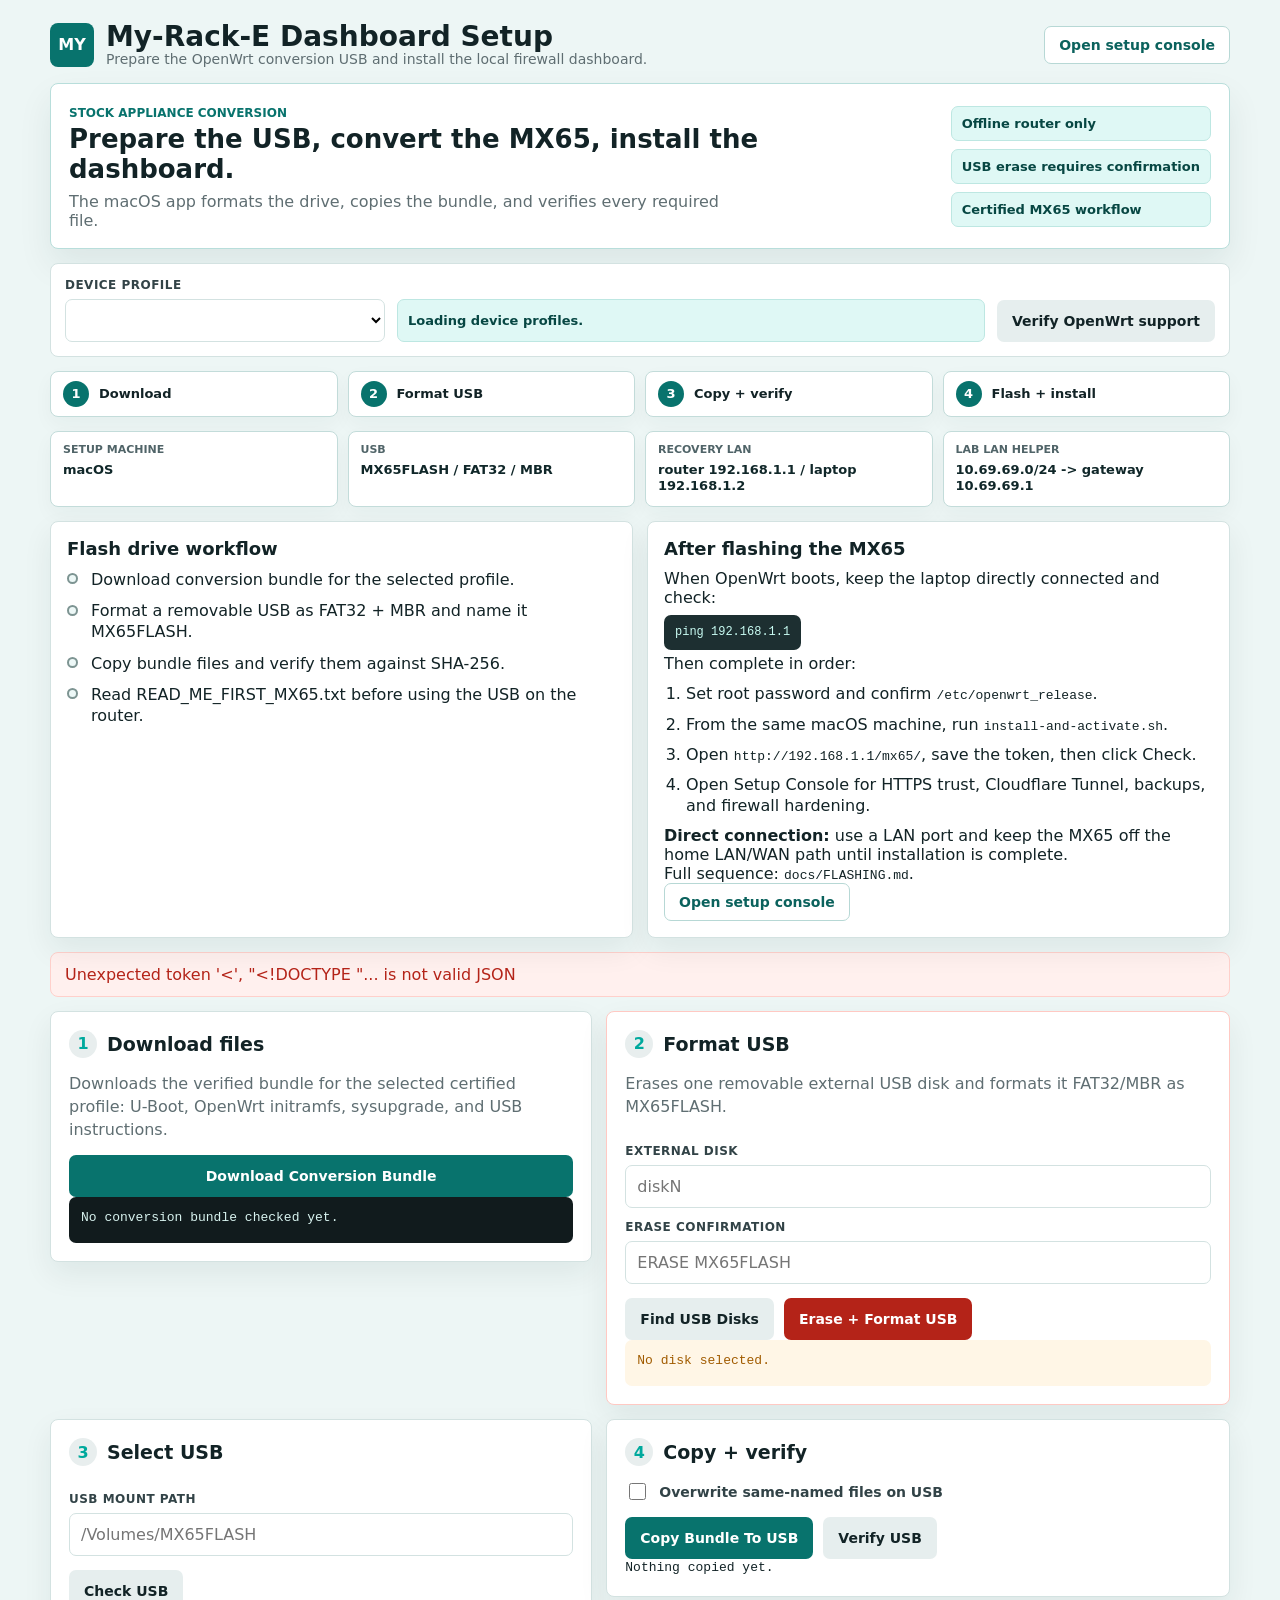
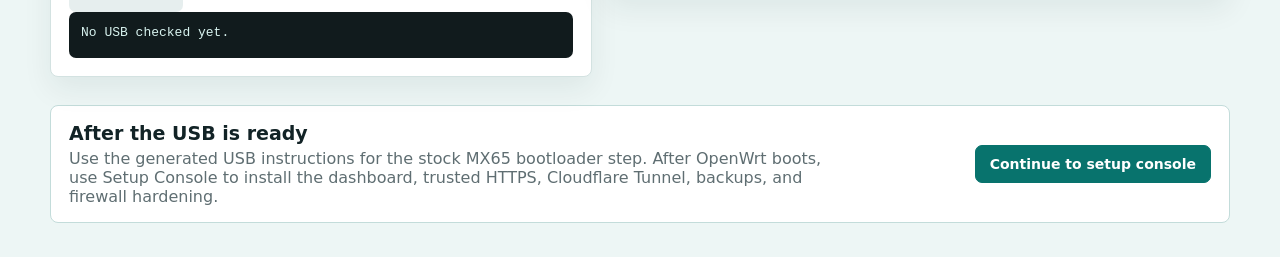
==== static/index.html @ c8b35157 "Add macOS setup application" ====
<!doctype html>
<html lang="en">
  <head>
    <meta charset="utf-8" />
    <meta name="viewport" content="width=device-width, initial-scale=1" />
    <meta name="mx65-token" content="__SESSION_TOKEN__" />
    <title>My-Rack-E Dashboard Setup</title>
    <link rel="icon" href='data:image/svg+xml,<svg xmlns="http://www.w3.org/2000/svg" viewBox="0 0 64 64"><rect width="64" height="64" rx="12" fill="%230b7f78"/><text x="32" y="41" text-anchor="middle" font-family="Arial" font-size="24" font-weight="700" fill="white">MY</text></svg>' />
    <link rel="stylesheet" href="/static/styles.css" />
  </head>
  <body>
    <main class="app">
      <header class="top">
        <div class="brand">
          <div class="mark">MY</div>
          <div>
            <h1>My-Rack-E Dashboard Setup</h1>
            <p>Prepare the OpenWrt conversion USB and install the local firewall dashboard.</p>
          </div>
        </div>
        <a class="manage-link" href="/manage">Open setup console</a>
      </header>

      <section class="hero-panel">
        <div>
          <span class="eyebrow">Stock appliance conversion</span>
          <h2>Prepare the USB, convert the MX65, install the dashboard.</h2>
          <p>The macOS app formats the drive, copies the bundle, and verifies every required file.</p>
        </div>
        <div class="safety-stack" aria-label="Safety checks">
          <span>Offline router only</span>
          <span>USB erase requires confirmation</span>
          <span>Certified MX65 workflow</span>
        </div>
      </section>

      <section class="profile-panel">
        <label>
          <span>Device profile</span>
          <select id="profileSelect"></select>
        </label>
        <div id="profileState" class="profile-state">Loading device profiles.</div>
        <button id="liveProfiles" type="button">Verify OpenWrt support</button>
      </section>

      <section class="step-rail" aria-label="Setup steps">
        <div><strong>1</strong><span>Download</span></div>
        <div><strong>2</strong><span>Format USB</span></div>
        <div><strong>3</strong><span>Copy + verify</span></div>
        <div><strong>4</strong><span>Flash + install</span></div>
      </section>

      <section class="defaults-panel" aria-label="Default values">
        <div><span>Setup machine</span><strong>macOS</strong></div>
        <div><span>USB</span><strong>MX65FLASH / FAT32 / MBR</strong></div>
        <div><span>Recovery LAN</span><strong>router 192.168.1.1 / laptop 192.168.1.2</strong></div>
        <div><span>Lab LAN helper</span><strong>10.69.69.0/24 -> gateway 10.69.69.1</strong></div>
      </section>

      <section class="guide-panel" aria-label="Guided conversion checklist">
        <article class="guide-card">
          <h2>Flash drive workflow</h2>
          <ol class="checklist">
            <li id="guideStepDownload"><span class="check-badge"></span><span class="guide-label">Download conversion bundle for the selected profile.</span></li>
            <li id="guideStepFormat"><span class="check-badge"></span><span class="guide-label">Format a removable USB as FAT32 + MBR and name it MX65FLASH.</span></li>
            <li id="guideStepCopy"><span class="check-badge"></span><span class="guide-label">Copy bundle files and verify them against SHA-256.</span></li>
            <li id="guideStepVerify"><span class="check-badge"></span><span class="guide-label">Read READ_ME_FIRST_MX65.txt before using the USB on the router.</span></li>
          </ol>
        </article>

        <article class="guide-card">
          <h2>After flashing the MX65</h2>
          <p>When OpenWrt boots, keep the laptop directly connected and check:</p>
          <pre class="inline-code">ping 192.168.1.1</pre>
          <p class="note">Then complete in order:</p>
          <ol class="compact-list">
            <li>Set root password and confirm <code>/etc/openwrt_release</code>.</li>
            <li>From the same macOS machine, run <code>install-and-activate.sh</code>.</li>
            <li>Open <code>http://192.168.1.1/mx65/</code>, save the token, then click Check.</li>
            <li>Open Setup Console for HTTPS trust, Cloudflare Tunnel, backups, and firewall hardening.</li>
          </ol>
          <p class="note"><strong>Direct connection:</strong> use a LAN port and keep the MX65 off the home LAN/WAN path until installation is complete.</p>
          <p class="note">Full sequence: <code>docs/FLASHING.md</code>.</p>
          <a class="manage-link" href="/manage">Open setup console</a>
        </article>
      </section>

      <section id="status" class="status">Ready.</section>

      <section class="grid">
        <section class="card">
          <div class="card-head">
            <span>1</span>
            <h2>Download files</h2>
          </div>
          <p class="plain">Downloads the verified bundle for the selected certified profile: U-Boot, OpenWrt initramfs, sysupgrade, and USB instructions.</p>
          <button id="downloadBundle" class="primary wide">Download Conversion Bundle</button>
          <div id="bundleState" class="result">No conversion bundle checked yet.</div>
        </section>

        <section class="card danger-card">
          <div class="card-head">
            <span>2</span>
            <h2>Format USB</h2>
          </div>
          <p class="plain">Erases one removable external USB disk and formats it FAT32/MBR as MX65FLASH.</p>
          <div id="diskList" class="volumes"></div>
          <label>
            <span>External disk</span>
            <input id="formatDisk" spellcheck="false" placeholder="diskN" />
          </label>
          <label>
            <span>Erase confirmation</span>
            <input id="formatPhrase" spellcheck="false" placeholder="ERASE MX65FLASH" />
          </label>
          <div class="actions">
            <button id="refreshDisks">Find USB Disks</button>
            <button id="formatUsb" class="danger">Erase + Format USB</button>
          </div>
          <div id="formatState" class="result warn">No disk selected.</div>
        </section>

        <section class="card">
          <div class="card-head">
            <span>3</span>
            <h2>Select USB</h2>
          </div>
          <div id="volumeList" class="volumes"></div>
          <label>
            <span>USB mount path</span>
            <input id="usbPath" spellcheck="false" placeholder="/Volumes/MX65FLASH" />
          </label>
          <div class="actions">
            <button id="inspectUsb">Check USB</button>
          </div>
          <div id="usbState" class="result">No USB checked yet.</div>
        </section>

        <section class="card main-card">
          <div class="card-head">
            <span>4</span>
            <h2>Copy + verify</h2>
          </div>
          <label class="check">
            <input id="overwrite" type="checkbox" />
            <span>Overwrite same-named files on USB</span>
          </label>
          <div class="actions">
            <button id="copyUsb" class="primary">Copy Bundle To USB</button>
            <button id="verifyUsb">Verify USB</button>
          </div>
          <pre id="resultLog">Nothing copied yet.</pre>
        </section>
      </section>

      <section class="after-panel">
        <div>
          <h2>After the USB is ready</h2>
          <p>Use the generated USB instructions for the stock MX65 bootloader step. After OpenWrt boots, use Setup Console to install the dashboard, trusted HTTPS, Cloudflare Tunnel, backups, and firewall hardening.</p>
        </div>
        <a class="manage-link primary-link" href="/manage">Continue to setup console</a>
      </section>
    </main>

    <script src="/static/app.js"></script>
  </body>
</html>
---- static/styles.css ----
:root {
  color-scheme: light;
  --bg: #edf6f5;
  --card: #ffffff;
  --ink: #122326;
  --muted: #5f6e72;
  --line: #d3e2e1;
  --teal: #00a99d;
  --teal-dark: #08736d;
  --teal-deep: #063a3a;
  --teal-soft: #dff8f5;
  --green: #138a52;
  --red: #b42318;
  --amber: #a15c00;
  --soft-green: #e8f7ef;
  --soft-red: #fff0ee;
  --soft-amber: #fff6e6;
  font-family: Inter, ui-sans-serif, system-ui, -apple-system, BlinkMacSystemFont, "Segoe UI", sans-serif;
}

* {
  box-sizing: border-box;
}

body {
  margin: 0;
  min-height: 100vh;
  background: var(--bg);
  color: var(--ink);
}

button,
input,
select {
  font: inherit;
}

button {
  min-height: 42px;
  border: 0;
  border-radius: 7px;
  padding: 0 15px;
  background: #e6eeee;
  color: var(--ink);
  font-size: 14px;
  font-weight: 780;
  cursor: pointer;
  white-space: normal;
}

button.primary {
  background: var(--teal-dark);
  color: white;
}

button.primary:hover {
  background: var(--teal-deep);
}

button.danger {
  background: var(--red);
  color: white;
}

button.danger:hover {
  background: #8f1d14;
}

button:disabled {
  cursor: not-allowed;
  opacity: 0.55;
}

.app {
  width: min(1180px, calc(100vw - 32px));
  margin: 0 auto;
  padding: 22px 0 34px;
}

.top {
  display: flex;
  align-items: center;
  justify-content: space-between;
  gap: 18px;
  margin-bottom: 16px;
}

.brand {
  display: flex;
  align-items: center;
  gap: 12px;
  min-width: 0;
}

.brand > div:last-child {
  min-width: 0;
}

.mark {
  display: grid;
  place-items: center;
  width: 44px;
  height: 44px;
  border-radius: 8px;
  background: var(--teal-dark);
  color: white;
  font-weight: 850;
}

.manage-link {
  display: inline-flex;
  align-items: center;
  justify-content: center;
  min-height: 38px;
  border: 1px solid #b7d8d5;
  border-radius: 7px;
  padding: 0 14px;
  color: #0b625d;
  background: #ffffff;
  font-size: 14px;
  font-weight: 800;
  text-decoration: none;
}

.manage-link:hover {
  border-color: var(--teal-dark);
}

.primary-link {
  border-color: var(--teal-dark);
  background: var(--teal-dark);
  color: #ffffff;
}

h1,
h2,
p {
  margin: 0;
}

h1 {
  font-size: 28px;
  line-height: 1.05;
  overflow-wrap: anywhere;
}

h2 {
  font-size: 19px;
}

.brand p,
.source-line,
details p {
  color: var(--muted);
  font-size: 14px;
}

.source-line {
  max-width: 520px;
  text-align: right;
  overflow-wrap: anywhere;
}

.status {
  margin-bottom: 14px;
  border: 1px solid var(--line);
  border-radius: 8px;
  background: #ffffff;
  padding: 12px 14px;
  color: var(--muted);
}

.hero-panel {
  display: grid;
  grid-template-columns: 1fr auto;
  gap: 18px;
  align-items: center;
  margin-bottom: 14px;
  border: 1px solid #b8dedb;
  border-radius: 8px;
  background: #ffffff;
  padding: 18px;
  box-shadow: 0 16px 34px rgba(8, 54, 55, 0.08);
}

.hero-panel h2 {
  max-width: 720px;
  margin-top: 4px;
  font-size: 26px;
  line-height: 1.12;
}

.hero-panel p {
  max-width: 680px;
  margin-top: 8px;
  color: var(--muted);
}

.eyebrow {
  color: #08736d;
  font-size: 12px;
  font-weight: 850;
  text-transform: uppercase;
}

.safety-stack {
  display: grid;
  gap: 8px;
  min-width: 245px;
}

.safety-stack span,
.profile-state {
  border: 1px solid #bde7e2;
  border-radius: 7px;
  background: var(--teal-soft);
  color: #074743;
  padding: 9px 10px;
  font-size: 13px;
  font-weight: 780;
}

.profile-panel {
  display: grid;
  grid-template-columns: minmax(220px, 320px) 1fr auto;
  gap: 12px;
  align-items: end;
  margin-bottom: 14px;
  border: 1px solid var(--line);
  border-radius: 8px;
  background: #ffffff;
  padding: 14px;
}

.profile-panel label {
  margin-top: 0;
}

.profile-state {
  min-height: 43px;
  display: flex;
  align-items: center;
  overflow-wrap: anywhere;
}

.profile-state.warn {
  border-color: #f2d49a;
  background: var(--soft-amber);
  color: var(--amber);
}

.profile-state.bad {
  border-color: #ffd0cb;
  background: var(--soft-red);
  color: var(--red);
}

.step-rail {
  display: grid;
  grid-template-columns: repeat(4, 1fr);
  gap: 10px;
  margin-bottom: 14px;
}

.step-rail div {
  display: flex;
  align-items: center;
  gap: 10px;
  min-height: 46px;
  border: 1px solid #c3dcda;
  border-radius: 8px;
  background: #ffffff;
  padding: 0 12px;
  box-shadow: 0 8px 20px rgba(13, 50, 52, 0.04);
}

.step-rail strong {
  display: grid;
  place-items: center;
  width: 26px;
  height: 26px;
  border-radius: 50%;
  background: var(--teal-dark);
  color: white;
  font-size: 13px;
}

.step-rail span {
  font-size: 13px;
  font-weight: 850;
}

.defaults-panel {
  display: grid;
  grid-template-columns: repeat(4, minmax(0, 1fr));
  gap: 10px;
  margin-bottom: 14px;
}

.defaults-panel div {
  min-height: 66px;
  border: 1px solid #c3dcda;
  border-radius: 8px;
  background: #ffffff;
  padding: 11px 12px;
  box-shadow: 0 8px 20px rgba(13, 50, 52, 0.04);
}

.defaults-panel span {
  display: block;
  margin-bottom: 6px;
  color: #506468;
  font-size: 11px;
  font-weight: 850;
  text-transform: uppercase;
}

.defaults-panel strong {
  display: block;
  color: #102729;
  font-size: 13px;
  line-height: 1.28;
  overflow-wrap: anywhere;
}

.status.ok {
  color: var(--green);
  background: var(--soft-green);
  border-color: #bde6ce;
}

.status.bad {
  color: var(--red);
  background: var(--soft-red);
  border-color: #ffd0cb;
}

.guide-panel {
  display: grid;
  grid-template-columns: repeat(2, minmax(260px, 1fr));
  gap: 14px;
  margin-bottom: 14px;
}

.guide-card {
  border: 1px solid var(--line);
  border-radius: 8px;
  background: #ffffff;
  padding: 16px;
  box-shadow: 0 12px 30px rgba(12, 45, 47, 0.07);
}

.guide-card h2 {
  margin-bottom: 10px;
  font-size: 18px;
}

.checklist,
.compact-list {
  margin: 10px 0 0;
  padding-left: 22px;
}

.checklist {
  padding-left: 0;
  list-style: none;
}

.compact-list {
  margin-top: 10px;
}

.compact-list li {
  margin: 9px 0;
  line-height: 1.33;
}

.checklist li {
  display: grid;
  grid-template-columns: 16px 1fr;
  gap: 8px;
  align-items: start;
  margin: 10px 0;
  line-height: 1.33;
}

.check-badge {
  width: 11px;
  height: 11px;
  margin-top: 0.28em;
  border-radius: 50%;
  border: 2px solid #7d9492;
  background: #edf8f7;
}

.guide-card li.done .check-badge {
  border-color: var(--green);
  background: var(--green);
}

.inline-code {
  display: inline-block;
  margin: 8px 0 0;
  padding: 9px 11px;
  border-radius: 7px;
  background: #1d2f31;
  color: #c8fbf2;
  font-family: ui-monospace, SFMono-Regular, Menlo, Consolas, monospace;
  font-size: 12px;
  white-space: nowrap;
  overflow-x: auto;
}

.grid {
  display: grid;
  grid-template-columns: 1fr 1.15fr;
  gap: 14px;
  align-items: start;
}

.card {
  border: 1px solid var(--line);
  border-radius: 8px;
  background: var(--card);
  padding: 18px;
  box-shadow: 0 12px 30px rgba(12, 45, 47, 0.07);
}

.plain {
  margin-bottom: 14px;
  color: var(--muted);
  line-height: 1.45;
}

.danger-card {
  border-color: #ffc9c3;
}

.main-card {
  grid-row: span 2;
}

.log-card {
  margin-top: 14px;
}

.card-head {
  display: flex;
  align-items: center;
  gap: 10px;
  margin-bottom: 14px;
}

.card-head > span {
  display: grid;
  place-items: center;
  width: 28px;
  height: 28px;
  border-radius: 50%;
  background: #e8eeee;
  color: var(--teal);
  font-weight: 850;
}

label {
  display: grid;
  gap: 7px;
  margin-top: 12px;
}

label > span {
  color: #324347;
  font-size: 12px;
  font-weight: 820;
  letter-spacing: 0.04em;
  text-transform: uppercase;
}

input[type="text"],
input:not([type]),
select {
  width: 100%;
}

input,
select {
  min-height: 43px;
  border: 1px solid var(--line);
  border-radius: 7px;
  padding: 0 11px;
  outline: none;
  background: #ffffff;
}

input:focus,
select:focus {
  border-color: var(--teal);
  box-shadow: 0 0 0 3px rgba(15, 118, 110, 0.13);
}

.check {
  display: flex;
  align-items: center;
  gap: 10px;
  margin-top: 12px;
}

.check input {
  min-height: 0;
  width: 17px;
  height: 17px;
  accent-color: var(--teal);
}

.check span {
  text-transform: none;
  letter-spacing: 0;
  font-size: 14px;
  font-weight: 680;
}

.actions {
  display: flex;
  flex-wrap: wrap;
  gap: 10px;
  margin-top: 14px;
}

.wide {
  width: 100%;
}

.result {
  min-height: 46px;
  border-radius: 7px;
  background: #111b1d;
  color: #d8f3ef;
  padding: 12px;
  font-family: ui-monospace, SFMono-Regular, Menlo, Consolas, monospace;
  font-size: 13px;
  line-height: 1.45;
  overflow-wrap: anywhere;
}

.result.ok {
  background: var(--soft-green);
  color: var(--green);
}

.result.bad {
  background: var(--soft-red);
  color: var(--red);
}

.result.warn {
  background: var(--soft-amber);
  color: var(--amber);
}

.volumes {
  display: flex;
  flex-wrap: wrap;
  gap: 8px;
  margin-bottom: 10px;
}

.volume-chip,
.disk-chip {
  min-height: 32px;
  border-radius: 999px;
  padding: 0 12px;
  background: #edf3f2;
  color: #173c3a;
}

.disk-chip {
  background: #fff0ee;
  color: var(--red);
}

details.card {
  padding: 0;
}

details > summary {
  cursor: pointer;
  padding: 18px;
  font-weight: 820;
}

details > :not(summary) {
  margin: 0 18px 18px;
}

pre {
  margin: 0;
  white-space: pre-wrap;
  overflow-wrap: anywhere;
  font-family: ui-monospace, SFMono-Regular, Menlo, Consolas, monospace;
  font-size: 13px;
  line-height: 1.45;
}

.after-panel {
  display: flex;
  align-items: center;
  justify-content: space-between;
  gap: 16px;
  margin-top: 14px;
  border: 1px solid #c3dcda;
  border-radius: 8px;
  background: #ffffff;
  padding: 16px 18px;
}

.after-panel p {
  max-width: 760px;
  margin-top: 5px;
  color: var(--muted);
}

code {
  overflow-wrap: anywhere;
}

@media (max-width: 820px) {
  .top,
  .grid,
  .hero-panel,
  .profile-panel,
  .step-rail,
  .defaults-panel {
    grid-template-columns: 1fr;
  }

  .top {
    align-items: flex-start;
    flex-direction: column;
  }

  .source-line {
    text-align: left;
  }

  .after-panel {
    align-items: stretch;
    flex-direction: column;
  }

  .guide-panel {
    grid-template-columns: 1fr;
  }
}

@media (max-width: 520px) {
  body {
    overflow-x: hidden;
  }

  .app {
    width: calc(100vw - 24px);
    padding: 18px 0 28px;
  }

  .top {
    align-items: stretch;
  }

  .brand {
    align-items: flex-start;
    width: 100%;
  }

  h1 {
    font-size: 22px;
    line-height: 1.12;
  }

  .mark {
    flex: 0 0 44px;
  }

  .manage-link,
  .profile-panel button,
  .after-panel .manage-link {
    width: 100%;
  }

  .hero-panel,
  .profile-panel,
  .guide-card,
  .card,
  .after-panel {
    overflow: hidden;
    padding: 14px;
  }

  .hero-panel h2 {
    font-size: 22px;
    line-height: 1.16;
    overflow-wrap: anywhere;
  }

  p,
  li,
  code,
  pre,
  .profile-state,
  .result {
    overflow-wrap: anywhere;
  }

  .safety-stack {
    min-width: 0;
  }

  .actions {
    flex-direction: column;
  }

  .actions > button {
    width: 100%;
  }

  input,
  select,
  button {
    min-width: 0;
  }
}
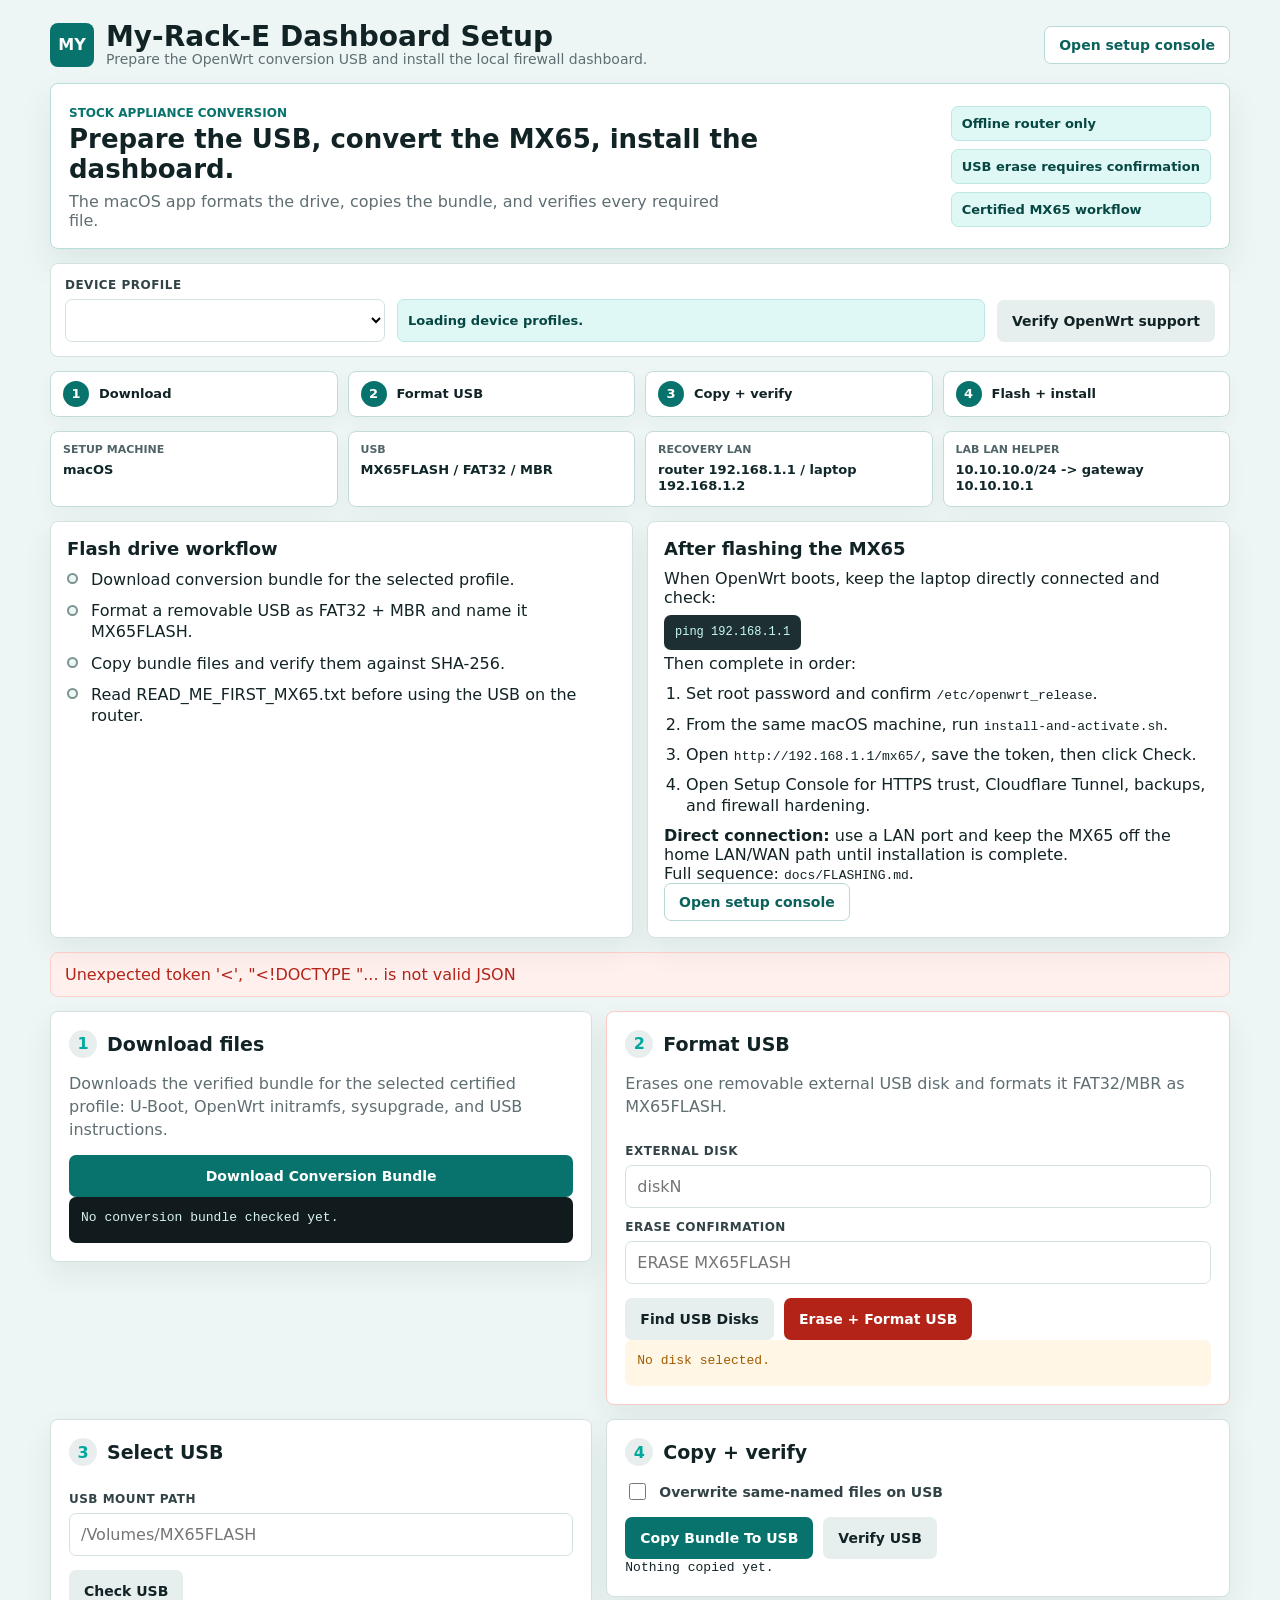
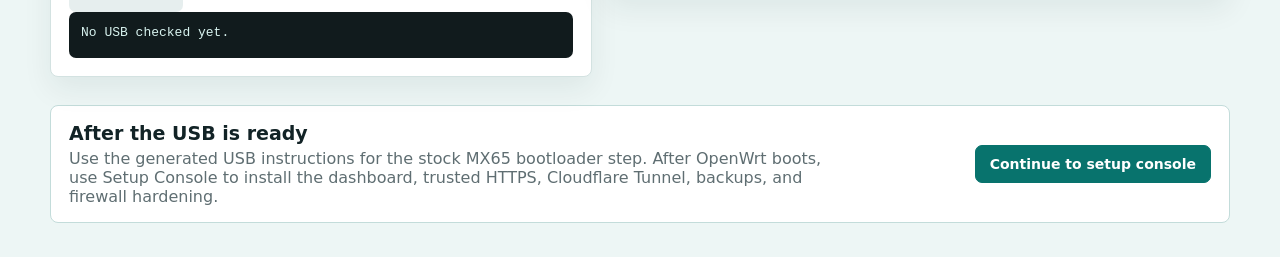
==== commit 664b8860: "Prepare repository for public release Refresh public-facing docs and setup screenshots, replace info" ====
--- a/static/index.html
+++ b/static/index.html
@@ -54,7 +54,7 @@
         <div><span>Setup machine</span><strong>macOS</strong></div>
         <div><span>USB</span><strong>MX65FLASH / FAT32 / MBR</strong></div>
         <div><span>Recovery LAN</span><strong>router 192.168.1.1 / laptop 192.168.1.2</strong></div>
-        <div><span>Lab LAN helper</span><strong>10.69.69.0/24 -> gateway 10.69.69.1</strong></div>
+        <div><span>Lab LAN helper</span><strong>10.10.10.0/24 -> gateway 10.10.10.1</strong></div>
       </section>
 
       <section class="guide-panel" aria-label="Guided conversion checklist">
